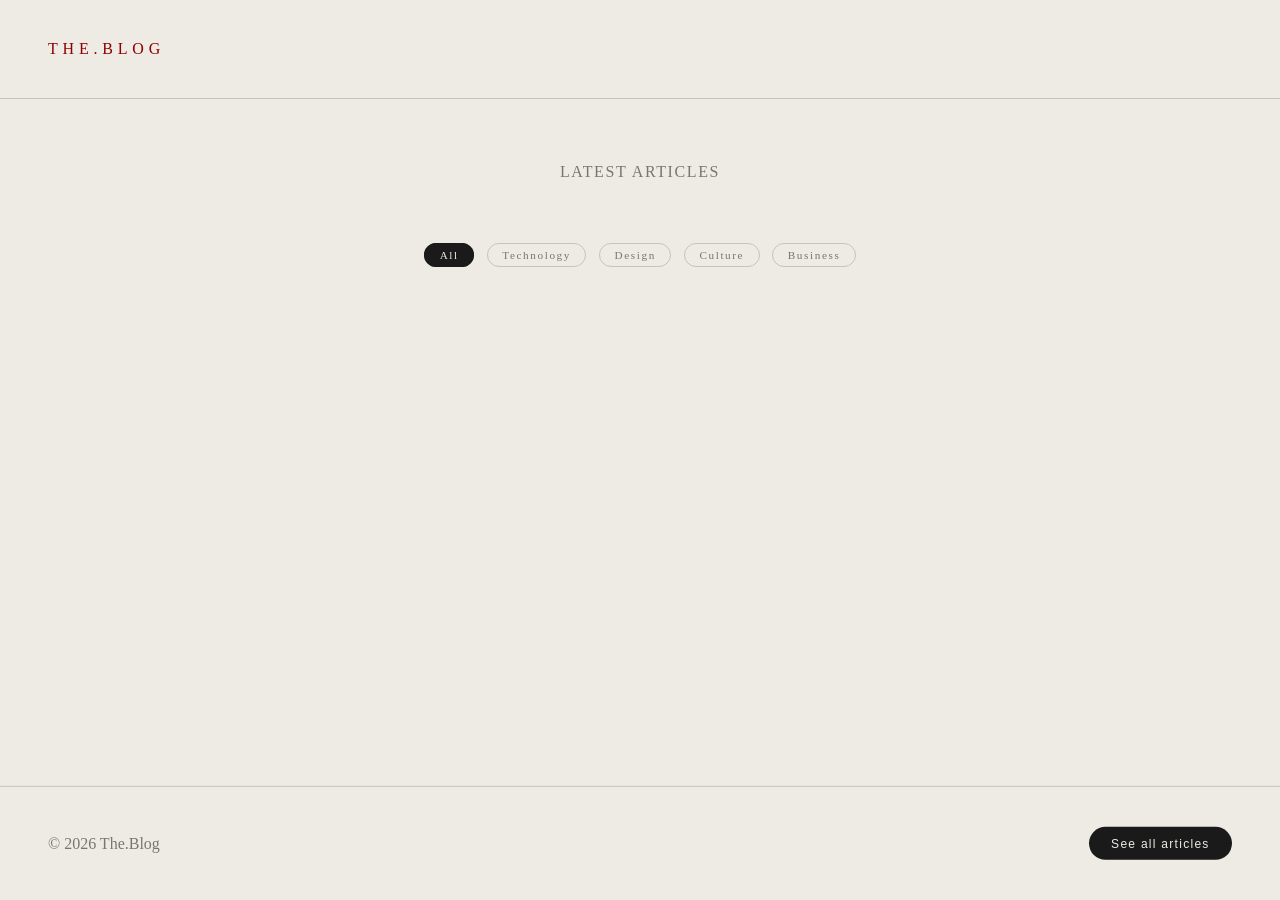
==== csr.html @ fe57c7b9 "feat: add csr.html with empty article container" ====
<!doctype html>
<html lang="en">
  <head>
    <meta charset="UTF-8" />
    <meta name="viewport" content="width=device-width, initial-scale=1.0" />
    <link rel="stylesheet" href="style.css" />
    <title>Simple Blog</title>
  </head>
  <body>
    <header>
      <p class="logo">THE.BLOG</p>
    </header>

    <section><h1>LATEST ARTICLES</h1></section>

    <nav class="category-filter">
      <ul>
        <li><span class="filter-tag active">All</span></li>
        <li><span class="filter-tag">Technology</span></li>
        <li><span class="filter-tag">Design</span></li>
        <li><span class="filter-tag">Culture</span></li>
        <li><span class="filter-tag">Business</span></li>
      </ul>
    </nav>

    <article></article>
    <footer>
      <p>© 2026 The.Blog</p>
      <button>See all articles</button>
    </footer>
  </body>
</html>
---- style.css ----
* {
  margin: 0;
  padding: 0;
  box-sizing: border-box;
}

:root {
  --color-bg: #eeeae4;
  --color-card-bg: #f5f2ed;
  --color-text: #1a1a1a;
  --color-accent: #8b0000;
  --color-border: #c8c4bc;
  --color-muted: #7a7570;
}

body {
  min-height: 100vh;
  font-size: 1rem;
  color: var(--color-text);
  background-color: var(--color-bg);
}

header {
  display: flex;
  justify-content: space-between;
  align-items: center;
  padding: 2.5rem 3rem;
  border-bottom: 1px solid var(--color-border);
  color: var(--color-muted);
}
.logo {
  color: var(--color-accent);
  font-weight: 500;
  letter-spacing: 0.3rem;
}
h1 {
  font-size: 1rem;
  padding: 4rem 3rem;
  font-weight:500;
  letter-spacing: 0.1rem;
  text-align: center;
  color: var(--color-muted);
}

.category-filter ul {
  list-style: none;
  display: flex;
  justify-content: center;
  gap: 0.8rem;
  padding: 0 1rem 1.5rem;
  flex-wrap: wrap;
}
.filter-tag {
  font-size: 0.7rem;
  letter-spacing: 0.1rem;
  padding: 0.3rem 0.9rem;
  border-radius: 2rem;
  border: 1px solid var(--color-border);
  color: var(--color-muted);
  cursor: pointer;
}

.filter-tag.active {
  background: var(--color-text);
  color: var(--color-bg);
  border-color: var(--color-text);
}

.cards-container {
  display: flex;
  justify-content: center;
  flex-wrap: wrap;
}
.card {
  height: 17.5rem;
  width: 17.5rem;
  flex-shrink: 0;
  overflow: hidden;
  display: flex;
  flex-direction: column;
  border-radius: 0.5rem;
  border: 1px solid var(--color-border);
  background-color: var(--color-card-bg);
  padding: 1.3rem 2rem;
  margin:1.25rem;
}
.card h2 {
  color: var(--color-accent);
  font-size: 0.75rem;
  font-weight:500;
  letter-spacing: 0.1rem;
  padding-bottom: 1.5rem;
}
.card h3 {
  color: var(--color-text);
  font-size: 1rem;
  font-weight:500;
  letter-spacing: 0.1rem;
  padding-bottom: 0.5rem;
}
.card p {
  font-size: 0.875rem;
  color: var(--color-muted);
  line-height: 1.6;
  padding-bottom: 1rem;
}
.card-footer {
  display: flex;
  justify-content: space-between;
  align-items: center;
  padding-top: 1rem;
  color: var(--color-muted);
  margin-top: auto;
  font-size: 0.75rem;
}
.read-more {
  font-size: 0.75rem;
  font-weight: 500;
  color: var(--color-text);
  border-bottom: 1px solid var(--color-text);
  cursor: pointer;
}
.read-more:hover {
  color: var(--color-accent);
  border-color: var(--color-accent);
}

footer {
  display: flex;
  justify-content: space-between;
  align-items: center;
  padding: 2.5rem 3rem;
  border-top: 1px solid var(--color-border);
  color: var(--color-muted);
  position: sticky;
  top: 100vh;
}

button {
  color: var(--color-bg);
  background-color: var(--color-text);
  border: none;
  padding: 0.6rem 1.4rem;
  border-radius: 2rem;
  font-size: 0.75rem;
  letter-spacing: 0.08rem;
  font-weight: 500;
  cursor: pointer;
}
button:hover {
  background-color: var(--color-accent);
  color: var(--color-bg);
}


@media (max-width: 768px) {
  .cards-container {
    flex-direction: column;
    align-items: center;
  }

  header {
    padding: 1.5rem;
  }

  h1 {
    padding: 2rem 1.5rem;
  }

  .category-filter {
    flex-wrap: wrap;
    justify-content: center;
    padding: 0 1rem 1.5rem;
  }

  footer {
    padding: 1.5rem;
  }
}

@media (max-width: 480px) {
  .card {
    width: 90vw;
    height: auto;
  }
}
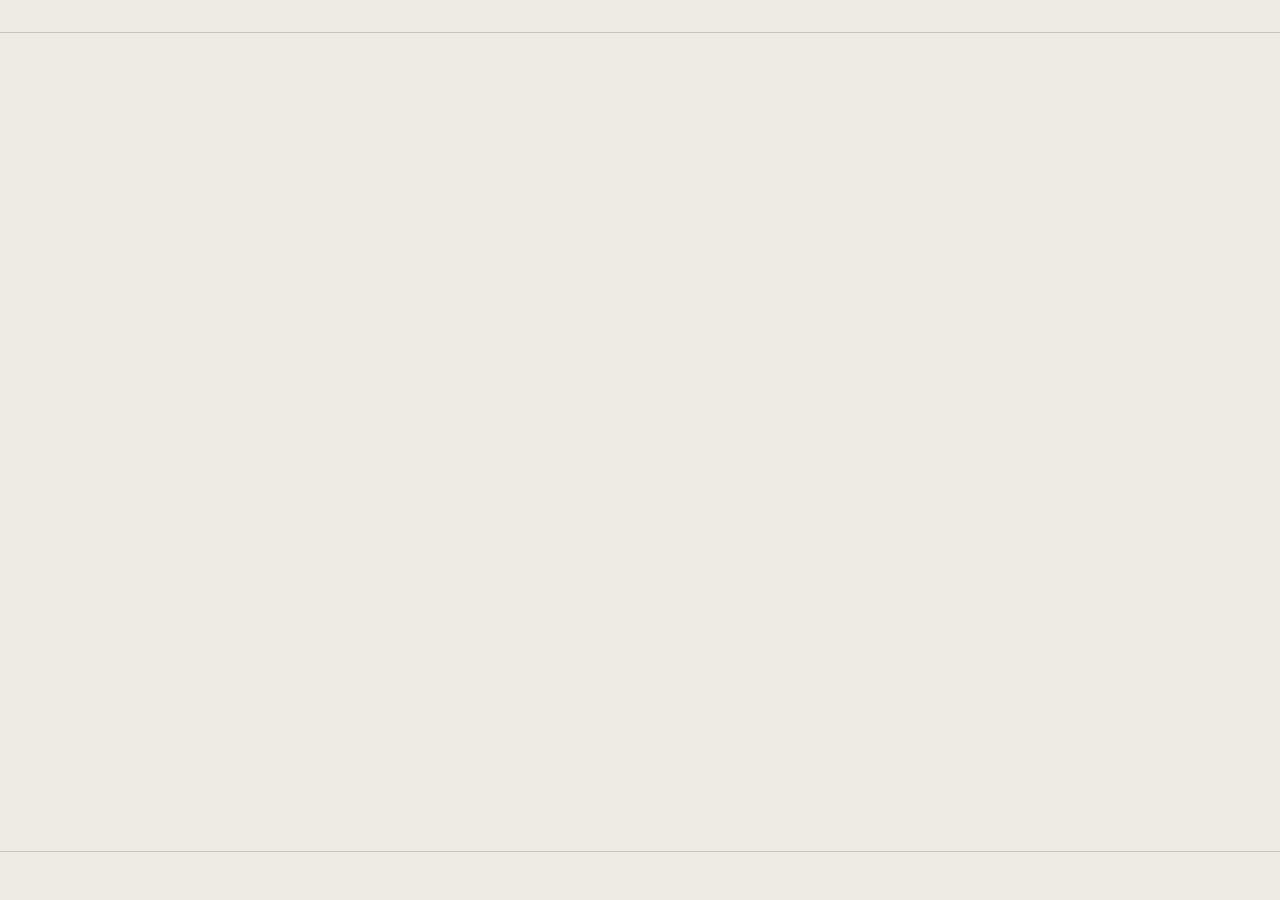
==== commit 1cea727a: "feat: restructure csr.html for client-side rendering layout" ====
--- a/csr.html
+++ b/csr.html
@@ -4,29 +4,17 @@
     <meta charset="UTF-8" />
     <meta name="viewport" content="width=device-width, initial-scale=1.0" />
     <link rel="stylesheet" href="style.css" />
-    <title>Simple Blog</title>
+    <script src="csr.js" defer></script>
+    <title>Client Side Rendering</title>
   </head>
   <body>
-    <header>
-      <p class="logo">THE.BLOG</p>
-    </header>
+    <header></header>
 
-    <section><h1>LATEST ARTICLES</h1></section>
+    <section></section>
 
-    <nav class="category-filter">
-      <ul>
-        <li><span class="filter-tag active">All</span></li>
-        <li><span class="filter-tag">Technology</span></li>
-        <li><span class="filter-tag">Design</span></li>
-        <li><span class="filter-tag">Culture</span></li>
-        <li><span class="filter-tag">Business</span></li>
-      </ul>
-    </nav>
+    <nav class="category-filter"></nav>
 
     <article></article>
-    <footer>
-      <p>© 2026 The.Blog</p>
-      <button>See all articles</button>
-    </footer>
+    <footer></footer>
   </body>
 </html>
--- a/style.css
+++ b/style.css
@@ -22,16 +22,26 @@
 
 header {
   display: flex;
-  justify-content: space-between;
-  align-items: center;
-  padding: 2.5rem 3rem;
+  padding: 1rem 3rem;
   border-bottom: 1px solid var(--color-border);
   color: var(--color-muted);
 }
-.logo {
+
+
+.logo-container {
+  display: flex;
+  align-items: center;
+}
+
+.logo-text {
   color: var(--color-accent);
   font-weight: 500;
-  letter-spacing: 0.3rem;
+  letter-spacing: 0.2rem;
+}
+
+img {
+  width: 4rem;
+  height: 4rem;
 }
 h1 {
   font-size: 1rem;
@@ -127,31 +137,43 @@
 
 footer {
   display: flex;
+  font-size: 0.9rem;
   justify-content: space-between;
   align-items: center;
-  padding: 2.5rem 3rem;
+  padding: 1.5rem 3rem;
   border-top: 1px solid var(--color-border);
   color: var(--color-muted);
   position: sticky;
   top: 100vh;
 }
 
-button {
-  color: var(--color-bg);
-  background-color: var(--color-text);
-  border: none;
-  padding: 0.6rem 1.4rem;
-  border-radius: 2rem;
-  font-size: 0.75rem;
+.render-badge-ssr {
+  display: flex;
+  align-items: center;
+  gap: 0.4rem;
   letter-spacing: 0.08rem;
-  font-weight: 500;
-  cursor: pointer;
-}
-button:hover {
-  background-color: var(--color-accent);
-  color: var(--color-bg);
-}
-
+  color: var(--color-muted);
+}
+
+.badge-dot {
+  width: 6px;
+  height: 6px;
+  border-radius: 50%;
+  background: var(--color-accent);
+}
+
+
+.switch-link {
+  color: var(--color-muted);
+  border-bottom: 1px solid var(--color-border);
+  padding-bottom: 1px;
+  text-decoration: none;
+}
+
+.switch-link:hover {
+  color: var(--color-text);
+  border-color: var(--color-text);
+}
 
 @media (max-width: 768px) {
   .cards-container {
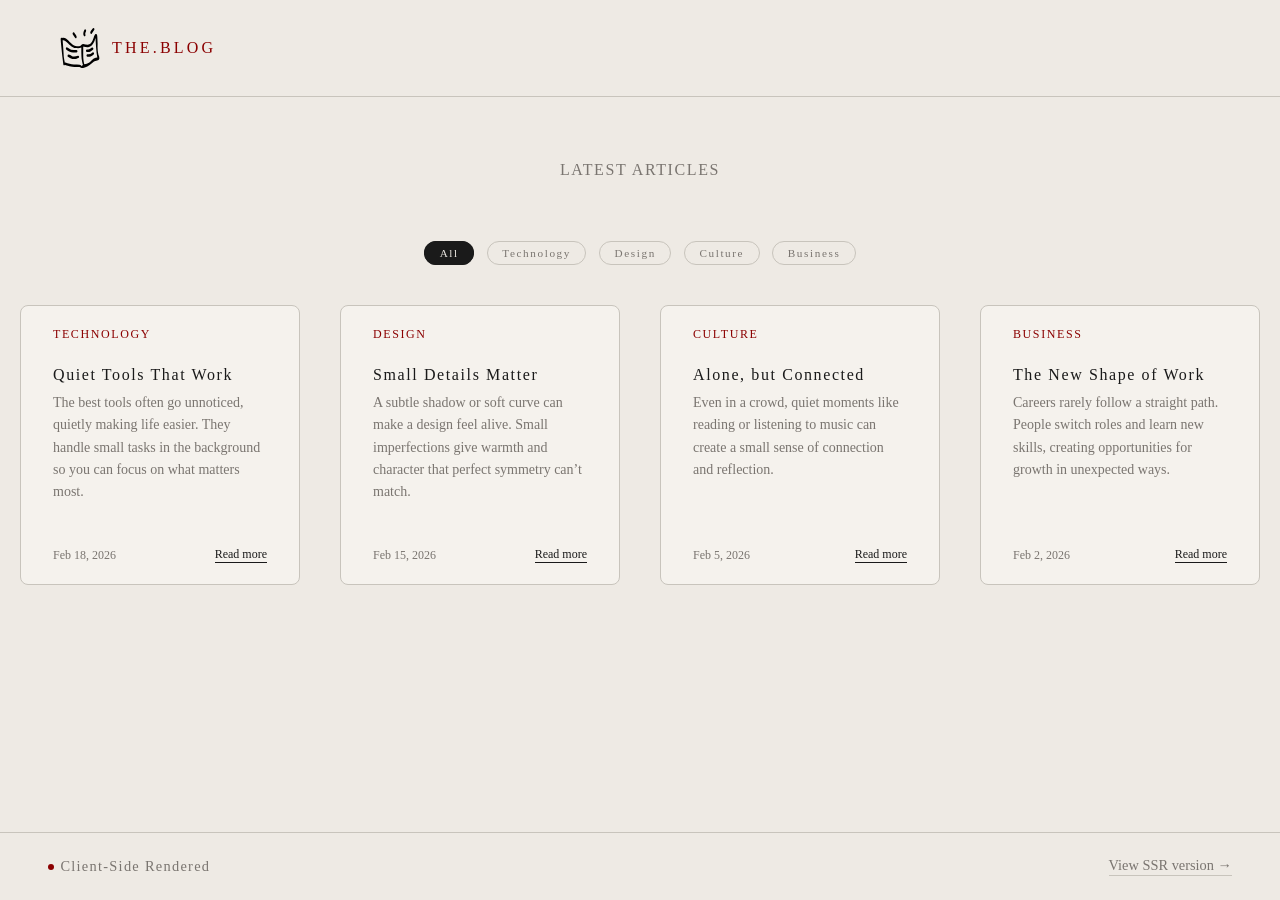
==== commit f9919f1b: "feat: feat: add article and footer elements in csr-script.js" ====
--- a/csr.html
+++ b/csr.html
@@ -4,16 +4,13 @@
     <meta charset="UTF-8" />
     <meta name="viewport" content="width=device-width, initial-scale=1.0" />
     <link rel="stylesheet" href="style.css" />
-    <script src="csr.js" defer></script>
+    <script src="csr-script.js" defer></script>
     <title>Client Side Rendering</title>
   </head>
   <body>
     <header></header>
-
     <section></section>
-
-    <nav class="category-filter"></nav>
-
+    <nav></nav>
     <article></article>
     <footer></footer>
   </body>
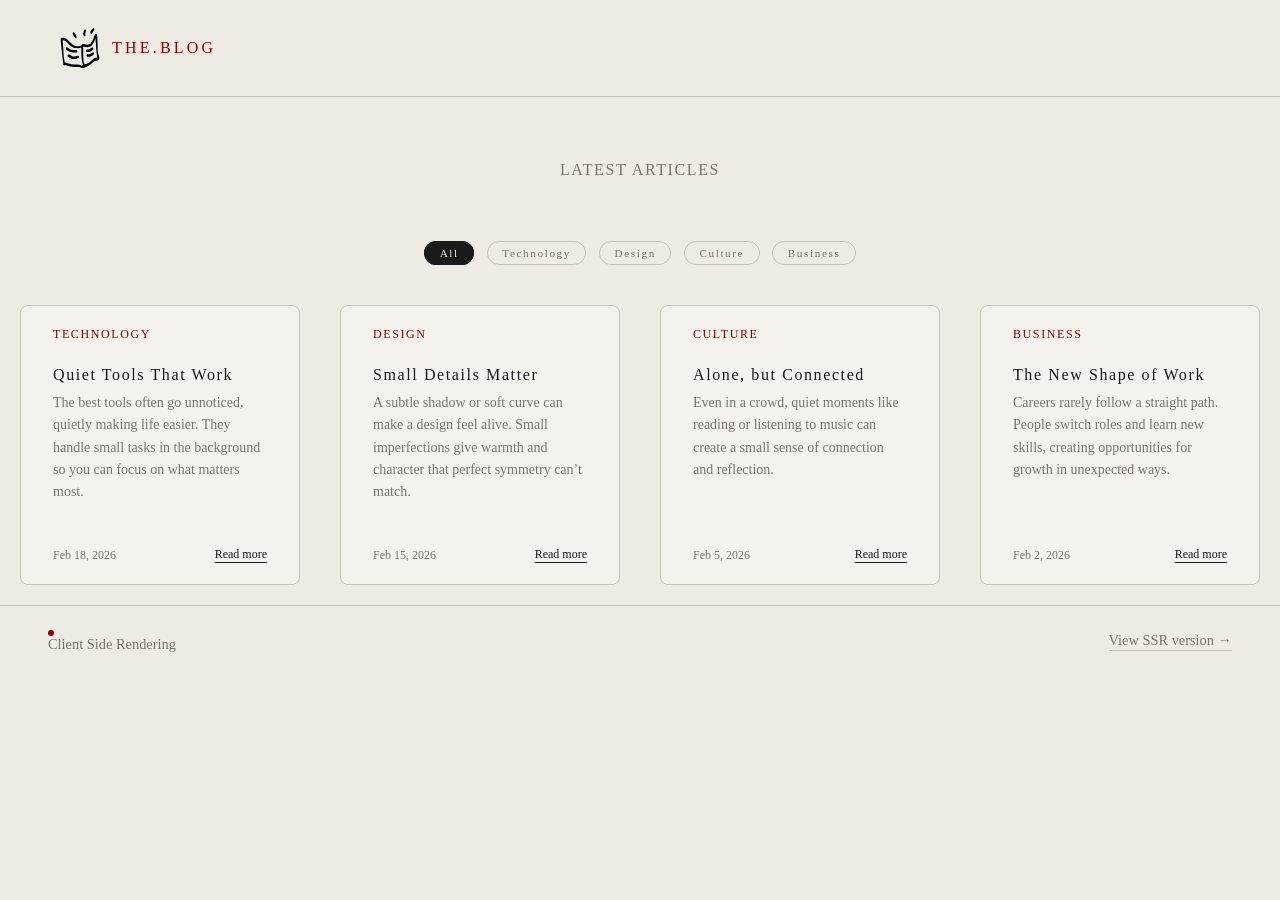
==== commit 83b42740: "feat: update script source and restructure HTML layout in csr.html" ====
--- a/csr.html
+++ b/csr.html
@@ -4,14 +4,10 @@
     <meta charset="UTF-8" />
     <meta name="viewport" content="width=device-width, initial-scale=1.0" />
     <link rel="stylesheet" href="style.css" />
-    <script src="csr-script.js" defer></script>
+    <script src="script.js" defer></script>
     <title>Client Side Rendering</title>
   </head>
   <body>
-    <header></header>
-    <section></section>
-    <nav></nav>
-    <article></article>
-    <footer></footer>
+    <div id="app"></div>
   </body>
 </html>
